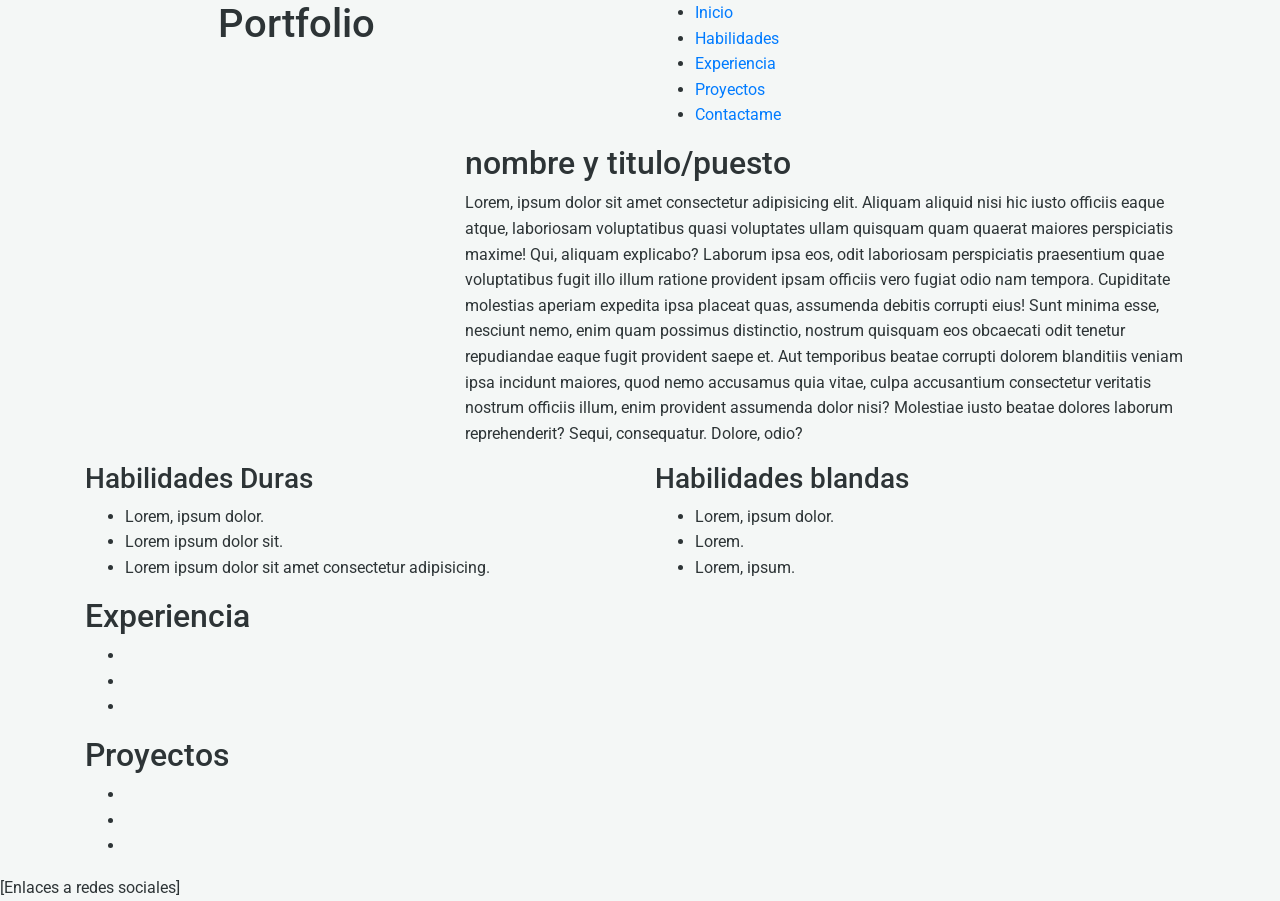
==== index.html @ d84625f7 "estructurar html y definir paleta de colores" ====
<!DOCTYPE html>

<html>
    <head>
        <meta charset="UTF-8">
        <meta name="viewport" content="width=device-width, initial-scale=1.0">
        <title>Portfolio de X | Desarrollador</title>
        
        <link rel="stylesheet" href="https://cdn.jsdelivr.net/npm/bootstrap@4.0.0/dist/css/bootstrap.min.css" integrity="sha384-Gn5384xqQ1aoWXA+058RXPxPg6fy4IWvTNh0E263XmFcJlSAwiGgFAW/dAiS6JXm" crossorigin="anonymous">
        <link rel="preconnect" href="https://fonts.googleapis.com">
        <link href="https://fonts.googleapis.com/css2?family=Roboto:wght@400;700&display=swap" rel="stylesheet">
        <link rel="stylesheet" href="css/style.css">
    </head>
    <body>
        <header class="row">
            <div class="col-2" id="Logo"></div>
            <h1 class="col-4">Portfolio</h1>
            <nav class="col-6">
                <ul class="nav-list">
                    <li><a href="#inicio">Inicio</a></li>
                    <li><a href="#habilidades">Habilidades</a></li>
                    <li><a href="#experiencia">Experiencia</a></li>
                    <li><a href="#proyectos">Proyectos</a></li>
                    <li><a href="contacto.html" class="boton-contacto">Contactame</a></li>
                    
                </ul>
            </nav>
        </header>
        <main class="container">
            <section id="inicio" class="inicio row">
                <div class="col-4"><img></div>
                <div class="col-8">
                    <h2>nombre y titulo/puesto</h2>
                    <p>Lorem, ipsum dolor sit amet consectetur adipisicing elit. Aliquam aliquid nisi hic iusto officiis eaque atque, laboriosam voluptatibus quasi voluptates ullam quisquam quam quaerat maiores perspiciatis maxime! Qui, aliquam explicabo? Laborum ipsa eos, odit laboriosam perspiciatis praesentium quae voluptatibus fugit illo illum ratione provident ipsam officiis vero fugiat odio nam tempora. Cupiditate molestias aperiam expedita ipsa placeat quas, assumenda debitis corrupti eius! Sunt minima esse, nesciunt nemo, enim quam possimus distinctio, nostrum quisquam eos obcaecati odit tenetur repudiandae eaque fugit provident saepe et. Aut temporibus beatae corrupti dolorem blanditiis veniam ipsa incidunt maiores, quod nemo accusamus quia vitae, culpa accusantium consectetur veritatis nostrum officiis illum, enim provident assumenda dolor nisi? Molestiae iusto beatae dolores laborum reprehenderit? Sequi, consequatur. Dolore, odio?</p>
                </div>
            </section>
            <section id="habilidades" class="habilidades row">
                <div class="col-6">
                    <h3>Habilidades Duras</h3>
                    <ul>
                        <li>Lorem, ipsum dolor.</li>
                        <li>Lorem ipsum dolor sit.</li>
                        <li>Lorem ipsum dolor sit amet consectetur adipisicing.</li>
                    </ul>
                </div>
                <div class="col-6">
                    <h3>Habilidades blandas</h3>
                    <ul>
                        <li>Lorem, ipsum dolor.</li>
                        <li>Lorem.</li>
                        <li>Lorem, ipsum.</li>
                    </ul>
                </div>
            </section>
            <section id="experiencia" class="experiencia">
                <h2>Experiencia</h2>
                <div>
                    <ul>
                        <li></li>
                        <li></li>
                        <li></li>
                    </ul>
                </div>
            </section>
            <section id="proyectos">
                <h2>Proyectos</h2>
                <div>
                    <ul>
                        <li></li>
                        <li></li>
                        <li></li>
                    </ul>
                </div>
            </section>
        </main>
        <footer>[Enlaces a redes sociales]</footer>
    </body>
</html>
---- css/style.css ----
:root {
    --color-fondo-principal: #f4f7f6;
    --color-fondo-secundario: #ffffff;
    --color-texto-oscuro: #2d3436;
    --color-texto-claro: #636e72;
    --color-primario: #0984e3;
    --color-acento: #00cec9;
    --color-borde: #dfe6e9;
    --fuente-cuerpo: 'Roboto', sans-serif;
}

body {
    font-family: var(--fuente-cuerpo);
    background-color: var(--color-fondo-principal);
    color: var(--color-texto-oscuro);
    line-height: 1.6;
    margin: 0;
    padding: 0;
}
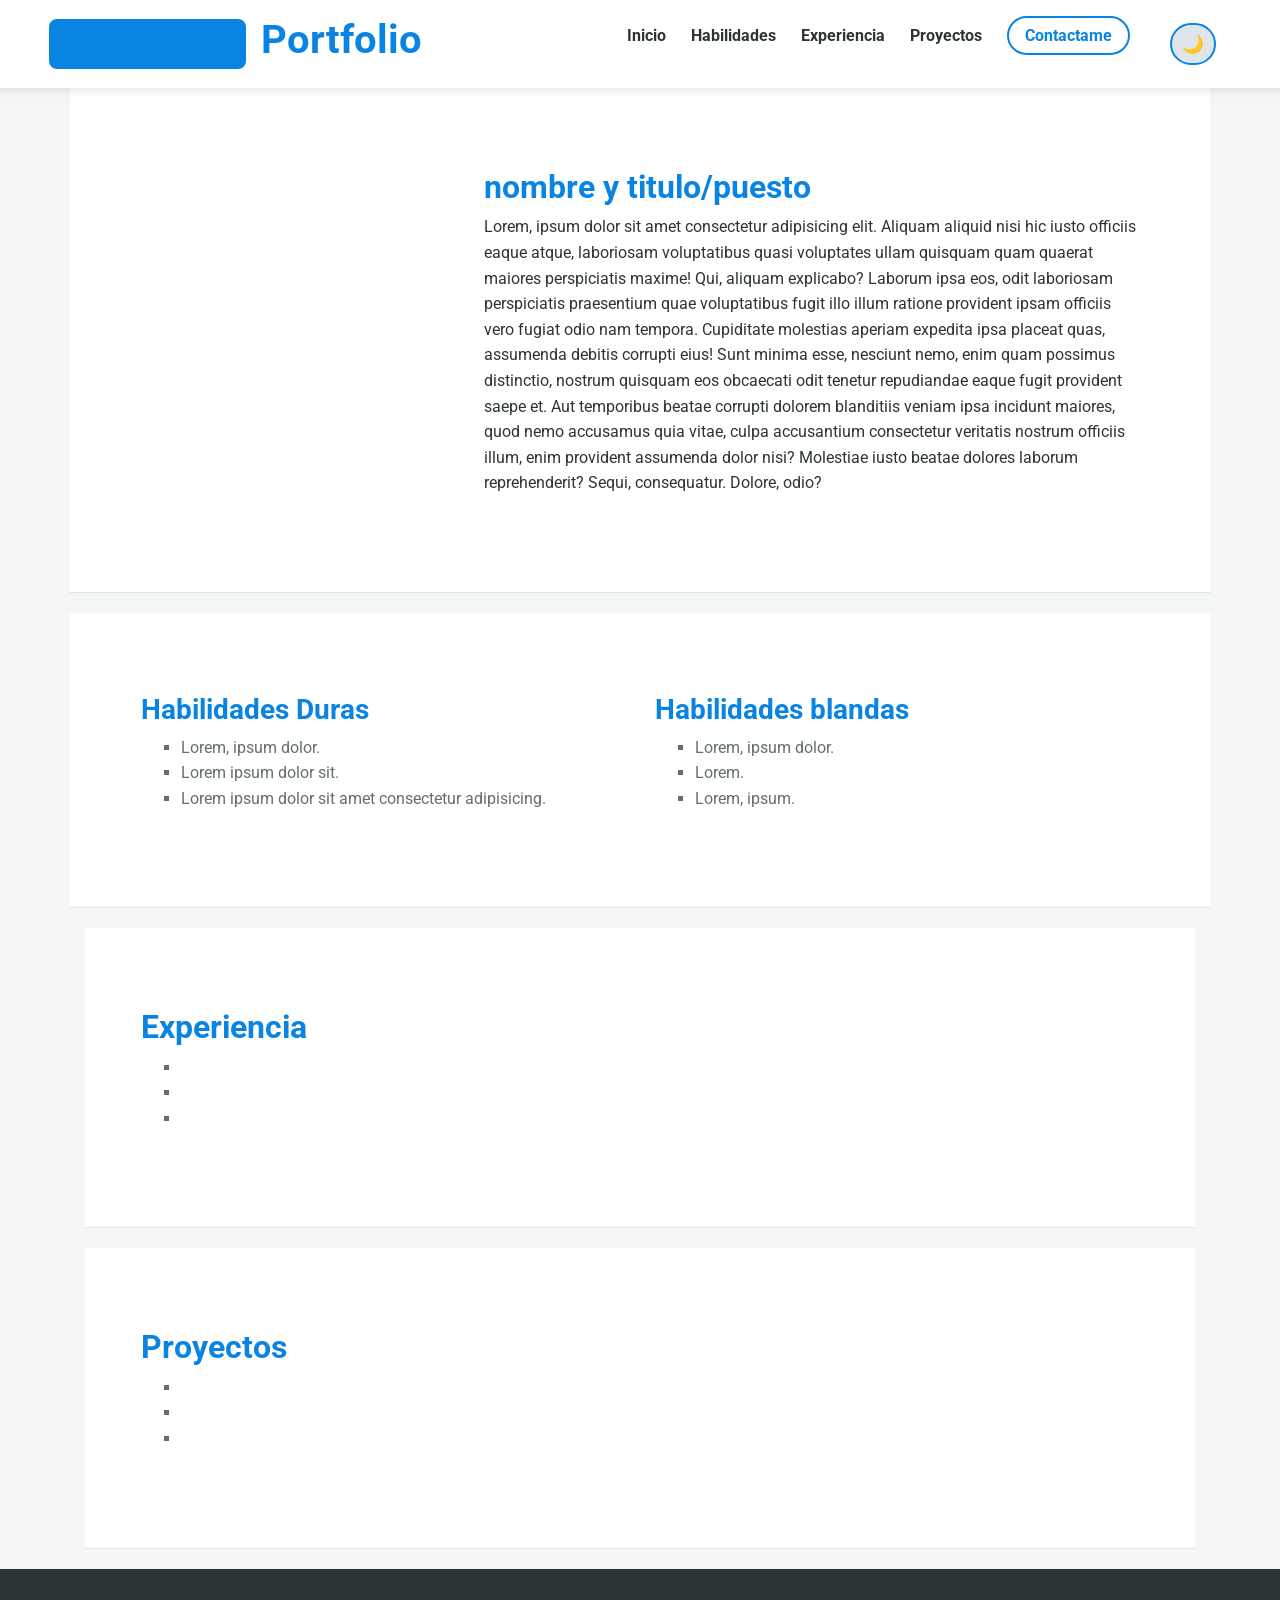
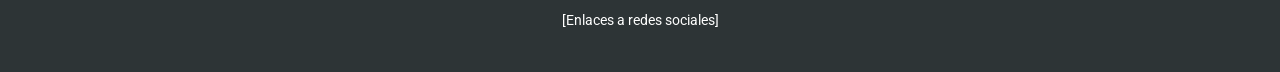
==== commit ea1b4a0e: "implementar modo oscuro" ====
--- a/index.html
+++ b/index.html
@@ -22,7 +22,11 @@
                     <li><a href="#experiencia">Experiencia</a></li>
                     <li><a href="#proyectos">Proyectos</a></li>
                     <li><a href="contacto.html" class="boton-contacto">Contactame</a></li>
-                    
+                    <li>
+                        <button id="boton-modo-oscuro" class="alternar-tema" aria-label="Cambiar tema">
+                            <span id="emoji-tema">🌙</span>
+                        </button>
+                    </li>
                 </ul>
             </nav>
         </header>
@@ -74,5 +78,32 @@
             </section>
         </main>
         <footer>[Enlaces a redes sociales]</footer>
+        <script>
+            const botonModo = document.getElementById('boton-modo-oscuro');
+            const cuerpo = document.body;
+            const emoji = document.getElementById('emoji-tema');
+
+            
+            const temaGuardado = localStorage.getItem('tema-portfolio');
+
+            if (temaGuardado === 'oscuro') {
+                cuerpo.classList.add('modo-oscuro');
+                emoji.textContent = '☀️';
+            }
+
+            botonModo.addEventListener('click', () => {
+                
+                cuerpo.classList.toggle('modo-oscuro');
+                
+               
+                if (cuerpo.classList.contains('modo-oscuro')) {
+                    emoji.textContent = '☀️';
+                    localStorage.setItem('tema-portfolio', 'oscuro');
+                } else {
+                    emoji.textContent = '🌙';
+                    localStorage.setItem('tema-portfolio', 'claro');
+                }
+            });
+        </script>
     </body>
 </html>
--- a/css/style.css
+++ b/css/style.css
@@ -16,5 +16,141 @@
     line-height: 1.6;
     margin: 0;
     padding: 0;
+    transition: background-color 0.4s ease, color 0.4s ease; /* anima transición entre modo oscuro y claro */
 }
 
+header {
+    background-color: var(--color-fondo-secundario);
+    padding: 1rem 5%;
+    box-shadow: 0 2px 10px rgba(0,0,0,0.1);
+    position: sticky;
+    top: 0;
+    z-index: 1000;
+    align-items: center;
+}
+
+#Logo {
+    height: 50px;
+    background-color: var(--color-primario);
+    border-radius: 8px;
+}
+
+.nav-list {
+    display: flex;
+    list-style: none;
+    justify-content: flex-end;
+    margin: 0;
+    padding: 0;
+} 
+
+.nav-list li {
+    margin-left: 25px;
+} 
+
+.nav-list a {
+    text-decoration: none;
+    color: var(--color-texto-oscuro);
+    font-weight: 700;
+    transition: color 0.3s ease;
+    cursor: pointer;
+} 
+
+.nav-list a:hover {
+    color: var(--color-primario);
+}
+
+section {
+    padding: 80px 5%;
+    background-color: var(--color-fondo-secundario);
+    margin-bottom: 20px;
+    border-bottom: 1px solid var(--color-borde);
+}
+
+h1, h2, h3 {
+    color: var(--color-primario);
+    font-weight: 700;
+}
+
+ul {
+    list-style-type: square;
+    color: var(--color-texto-claro);
+}
+
+.inicio img {
+    width: 100%;
+    max-width: 300px;
+    height: auto;
+    border-radius: 15px;
+    background-color: var(--color-borde);
+}
+
+footer {
+    background-color: var(--color-texto-oscuro);
+    color: var(--color-fondo-secundario);
+    text-align: center;
+    padding: 40px 0;
+    font-size: 0.9rem;
+}
+
+.boton-contacto {
+    border: 2px solid var(--color-primario);
+    padding: 8px 16px;
+    border-radius: 25px;
+    color: var(--color-primario) !important;
+    animation: pulso-animacion 2s infinite;
+}
+
+@keyframes pulso-animacion {
+    0% { box-shadow: 0 0 0 0 rgba(9, 132, 227, 0.4); }
+    70% { box-shadow: 0 0 0 12px rgba(9, 132, 227, 0); }
+    100% { box-shadow: 0 0 0 0 rgba(9, 132, 227, 0); }
+}
+
+@media (max-width: 768px) {
+    header {
+        text-align: center;
+    }
+    
+    .nav-list {
+        flex-direction: column;
+        align-items: center;
+        margin-top: 15px;
+    }
+    
+    .nav-list li {
+        margin: 10px 0;
+    }
+    
+    section {
+        padding: 40px 5%;
+    }
+}
+
+/* Modo oscuro */
+
+body.modo-oscuro {
+    --color-fondo-principal: #121212;
+    --color-fondo-secundario: #1e1e1e;
+    --color-texto-oscuro: #f4f7f6;
+    --color-texto-claro: #b2bec3;
+    --color-primario: #74b9ff; 
+    --color-borde: #333;
+}
+
+
+.alternar-tema {
+    background: var(--color-borde);
+    border: 2px solid var(--color-primario);
+    padding: 5px 10px;
+    border-radius: 50px;
+    cursor: pointer;
+    transition: all 0.3s ease;
+    margin-left: 15px;
+    font-size: 1.1rem;
+    outline: none;
+}
+
+.alternar-tema:hover {
+    transform: scale(1.1);
+    box-shadow: 0 0 10px var(--color-primario);
+}
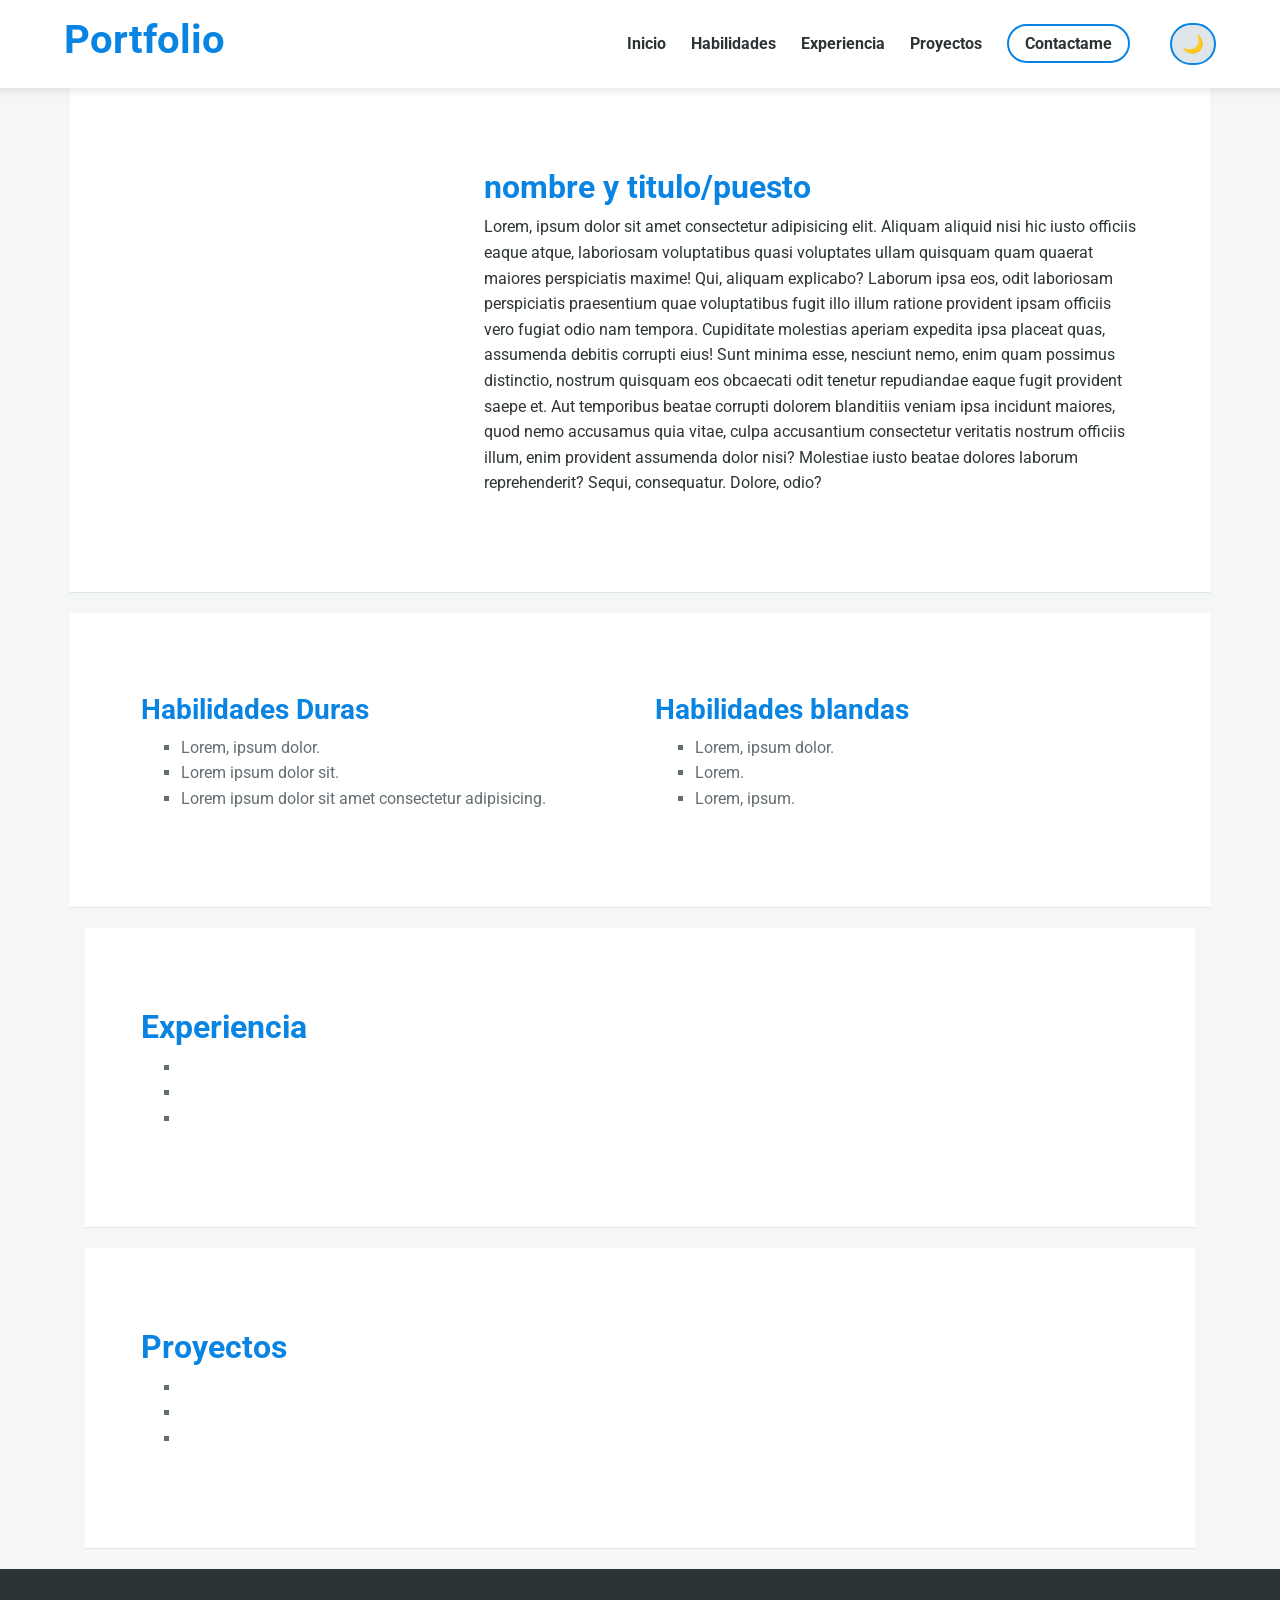
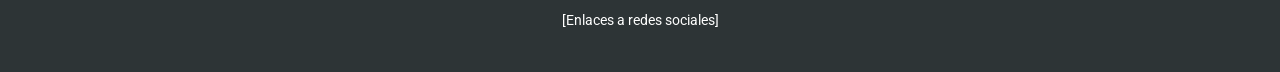
==== commit 57112fe9: "ajustar el diseño del header y nav" ====
--- a/index.html
+++ b/index.html
@@ -13,9 +13,10 @@
     </head>
     <body>
         <header class="row">
-            <div class="col-2" id="Logo"></div>
-            <h1 class="col-4">Portfolio</h1>
-            <nav class="col-6">
+            
+            <h1 class="col-12 col-lg-4" >Portfolio</h1>
+            
+            <nav class="col-12 col-lg-8">
                 <ul class="nav-list">
                     <li><a href="#inicio">Inicio</a></li>
                     <li><a href="#habilidades">Habilidades</a></li>
--- a/css/style.css
+++ b/css/style.css
@@ -1,3 +1,7 @@
+html {
+    scroll-behavior: smooth;
+}
+
 :root {
     --color-fondo-principal: #f4f7f6;
     --color-fondo-secundario: #ffffff;
@@ -27,18 +31,19 @@
     top: 0;
     z-index: 1000;
     align-items: center;
-}
 
-#Logo {
-    height: 50px;
-    background-color: var(--color-primario);
-    border-radius: 8px;
+    display: flex;
+    justify-content: space-between;
+    align-items: center;
+    flex-wrap: wrap; 
+
 }
 
 .nav-list {
     display: flex;
     list-style: none;
     justify-content: flex-end;
+    align-items: center;
     margin: 0;
     padding: 0;
 } 
@@ -64,6 +69,7 @@
     background-color: var(--color-fondo-secundario);
     margin-bottom: 20px;
     border-bottom: 1px solid var(--color-borde);
+    scroll-margin-top: 80px;
 }
 
 h1, h2, h3 {
@@ -83,6 +89,12 @@
     border-radius: 15px;
     background-color: var(--color-borde);
 }
+.img-container {
+    display: flex;
+    justify-content: center;
+    align-items: flex-start;
+    margin: 0px;
+}
 
 footer {
     background-color: var(--color-texto-oscuro);
@@ -96,35 +108,11 @@
     border: 2px solid var(--color-primario);
     padding: 8px 16px;
     border-radius: 25px;
-    color: var(--color-primario) !important;
-    animation: pulso-animacion 2s infinite;
+    color: var(--color-primario);
 }
 
-@keyframes pulso-animacion {
-    0% { box-shadow: 0 0 0 0 rgba(9, 132, 227, 0.4); }
-    70% { box-shadow: 0 0 0 12px rgba(9, 132, 227, 0); }
-    100% { box-shadow: 0 0 0 0 rgba(9, 132, 227, 0); }
-}
 
-@media (max-width: 768px) {
-    header {
-        text-align: center;
-    }
-    
-    .nav-list {
-        flex-direction: column;
-        align-items: center;
-        margin-top: 15px;
-    }
-    
-    .nav-list li {
-        margin: 10px 0;
-    }
-    
-    section {
-        padding: 40px 5%;
-    }
-}
+
 
 /* Modo oscuro */
 
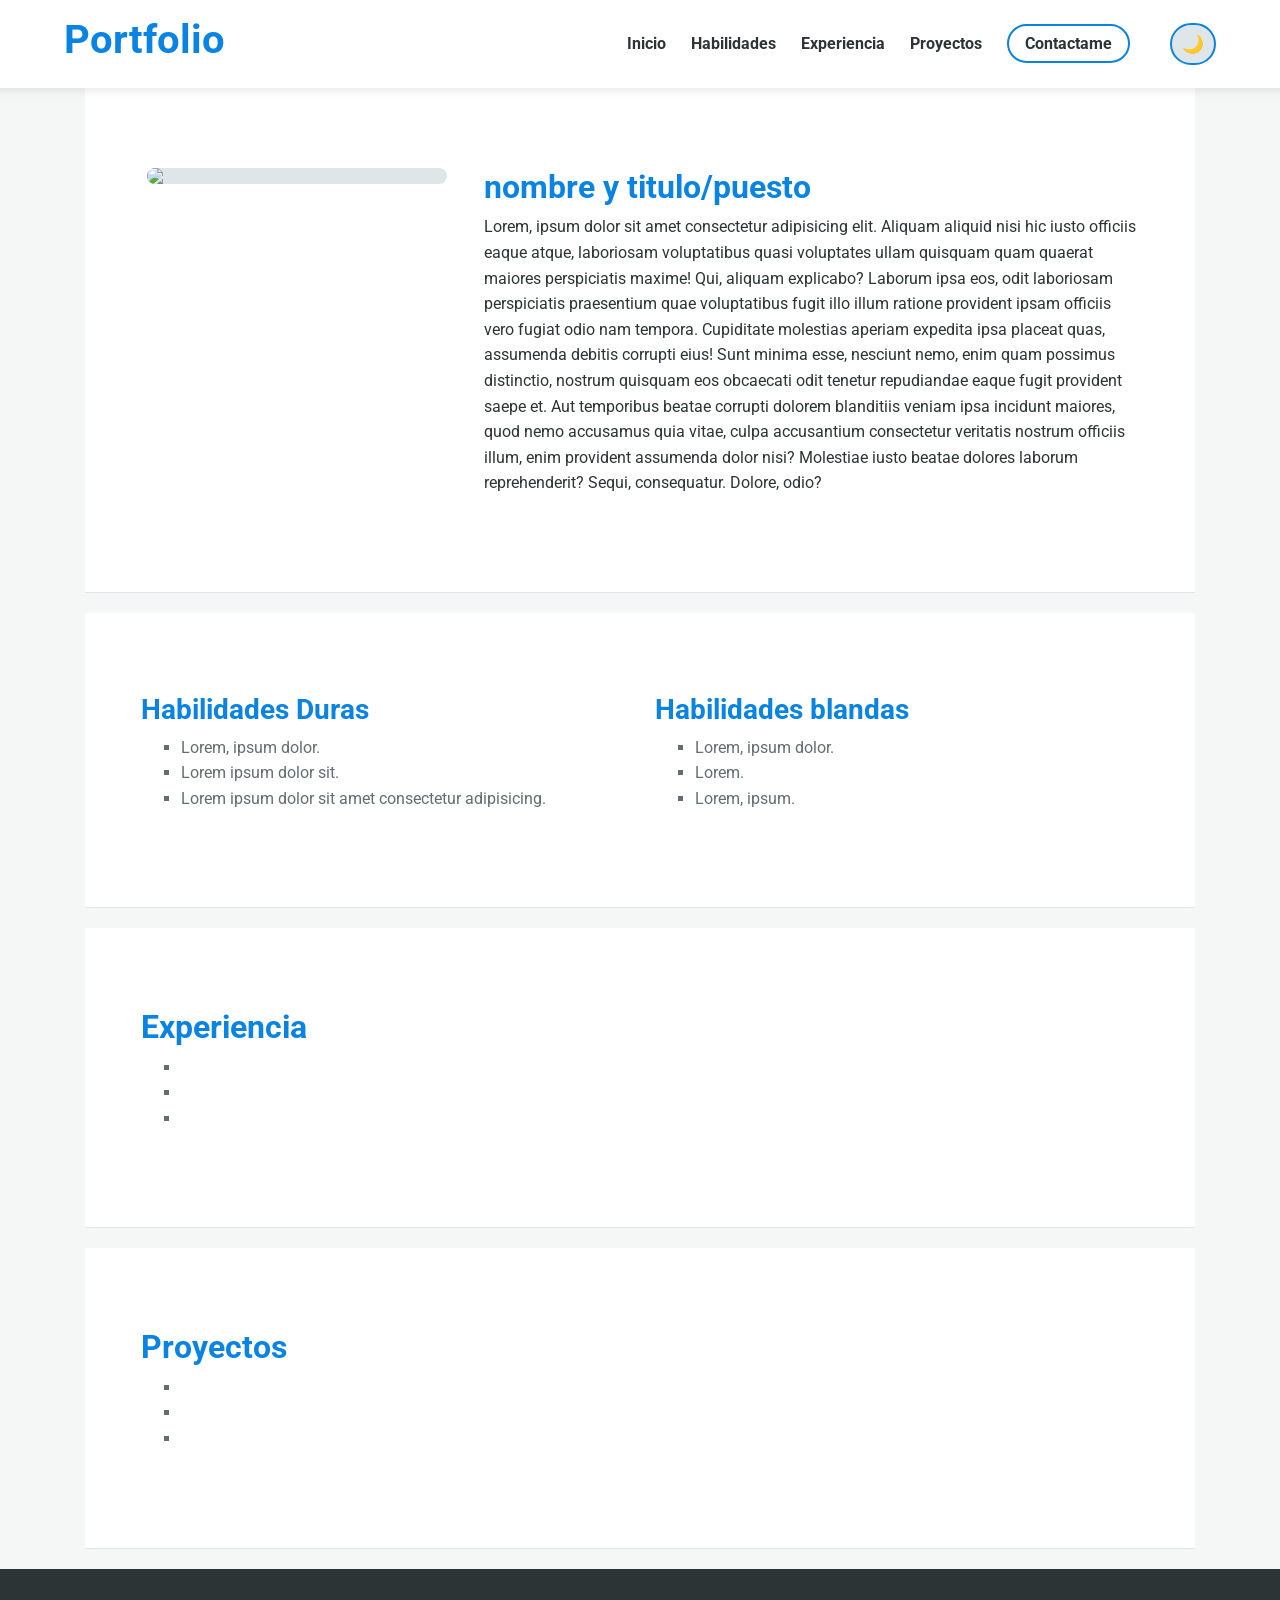
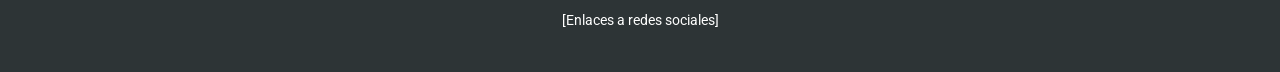
==== commit d789c61a: "arreglar responsividad de secciones e imagen" ====
--- a/index.html
+++ b/index.html
@@ -32,29 +32,33 @@
             </nav>
         </header>
         <main class="container">
-            <section id="inicio" class="inicio row">
-                <div class="col-4"><img></div>
-                <div class="col-8">
-                    <h2>nombre y titulo/puesto</h2>
-                    <p>Lorem, ipsum dolor sit amet consectetur adipisicing elit. Aliquam aliquid nisi hic iusto officiis eaque atque, laboriosam voluptatibus quasi voluptates ullam quisquam quam quaerat maiores perspiciatis maxime! Qui, aliquam explicabo? Laborum ipsa eos, odit laboriosam perspiciatis praesentium quae voluptatibus fugit illo illum ratione provident ipsam officiis vero fugiat odio nam tempora. Cupiditate molestias aperiam expedita ipsa placeat quas, assumenda debitis corrupti eius! Sunt minima esse, nesciunt nemo, enim quam possimus distinctio, nostrum quisquam eos obcaecati odit tenetur repudiandae eaque fugit provident saepe et. Aut temporibus beatae corrupti dolorem blanditiis veniam ipsa incidunt maiores, quod nemo accusamus quia vitae, culpa accusantium consectetur veritatis nostrum officiis illum, enim provident assumenda dolor nisi? Molestiae iusto beatae dolores laborum reprehenderit? Sequi, consequatur. Dolore, odio?</p>
+            <section id="inicio" class="inicio">
+                <div class="row">
+                    <div class="col-lg-4 img-container"><img src="./img/Captura de pantalla 2026-03-06 025706.png"></div>
+                    <div class="col-lg-8">
+                        <h2>nombre y titulo/puesto</h2>
+                        <p>Lorem, ipsum dolor sit amet consectetur adipisicing elit. Aliquam aliquid nisi hic iusto officiis eaque atque, laboriosam voluptatibus quasi voluptates ullam quisquam quam quaerat maiores perspiciatis maxime! Qui, aliquam explicabo? Laborum ipsa eos, odit laboriosam perspiciatis praesentium quae voluptatibus fugit illo illum ratione provident ipsam officiis vero fugiat odio nam tempora. Cupiditate molestias aperiam expedita ipsa placeat quas, assumenda debitis corrupti eius! Sunt minima esse, nesciunt nemo, enim quam possimus distinctio, nostrum quisquam eos obcaecati odit tenetur repudiandae eaque fugit provident saepe et. Aut temporibus beatae corrupti dolorem blanditiis veniam ipsa incidunt maiores, quod nemo accusamus quia vitae, culpa accusantium consectetur veritatis nostrum officiis illum, enim provident assumenda dolor nisi? Molestiae iusto beatae dolores laborum reprehenderit? Sequi, consequatur. Dolore, odio?</p>
+                    </div>
                 </div>
             </section>
-            <section id="habilidades" class="habilidades row">
-                <div class="col-6">
-                    <h3>Habilidades Duras</h3>
-                    <ul>
-                        <li>Lorem, ipsum dolor.</li>
-                        <li>Lorem ipsum dolor sit.</li>
-                        <li>Lorem ipsum dolor sit amet consectetur adipisicing.</li>
-                    </ul>
-                </div>
-                <div class="col-6">
-                    <h3>Habilidades blandas</h3>
-                    <ul>
-                        <li>Lorem, ipsum dolor.</li>
-                        <li>Lorem.</li>
-                        <li>Lorem, ipsum.</li>
-                    </ul>
+            <section id="habilidades" class="habilidades">
+                <div class="row">
+                    <div class="col-lg-6">
+                        <h3>Habilidades Duras</h3>
+                        <ul>
+                            <li>Lorem, ipsum dolor.</li>
+                            <li>Lorem ipsum dolor sit.</li>
+                            <li>Lorem ipsum dolor sit amet consectetur adipisicing.</li>
+                        </ul>
+                    </div>
+                    <div class="col-lg-6">
+                        <h3>Habilidades blandas</h3>
+                        <ul>
+                            <li>Lorem, ipsum dolor.</li>
+                            <li>Lorem.</li>
+                            <li>Lorem, ipsum.</li>
+                        </ul>
+                    </div>
                 </div>
             </section>
             <section id="experiencia" class="experiencia">
--- a/css/style.css
+++ b/css/style.css
@@ -142,3 +142,36 @@
     transform: scale(1.1);
     box-shadow: 0 0 10px var(--color-primario);
 }
+
+
+@media (max-width: 992px) {
+    header {
+        text-align: center;
+        position: static;
+        padding: 1rem 0;
+    }
+    
+    .nav-list {
+        flex-direction: column;
+        align-items: center;
+        margin-top: 15px;
+        padding: 0;
+        border-top: 1px solid var(--color-borde);
+        padding-top: 20px;
+        width: 100%;
+    }
+    
+    .nav-list li {
+        margin: 10px 0;
+    }
+    .alternar-tema {
+        margin-left: 0;
+        margin-top: 10px;
+    }
+    
+    section {
+        padding: 40px 5%;
+    }
+    .inicio, .habilidades {
+    display: flex;
+    flex-direction: column;
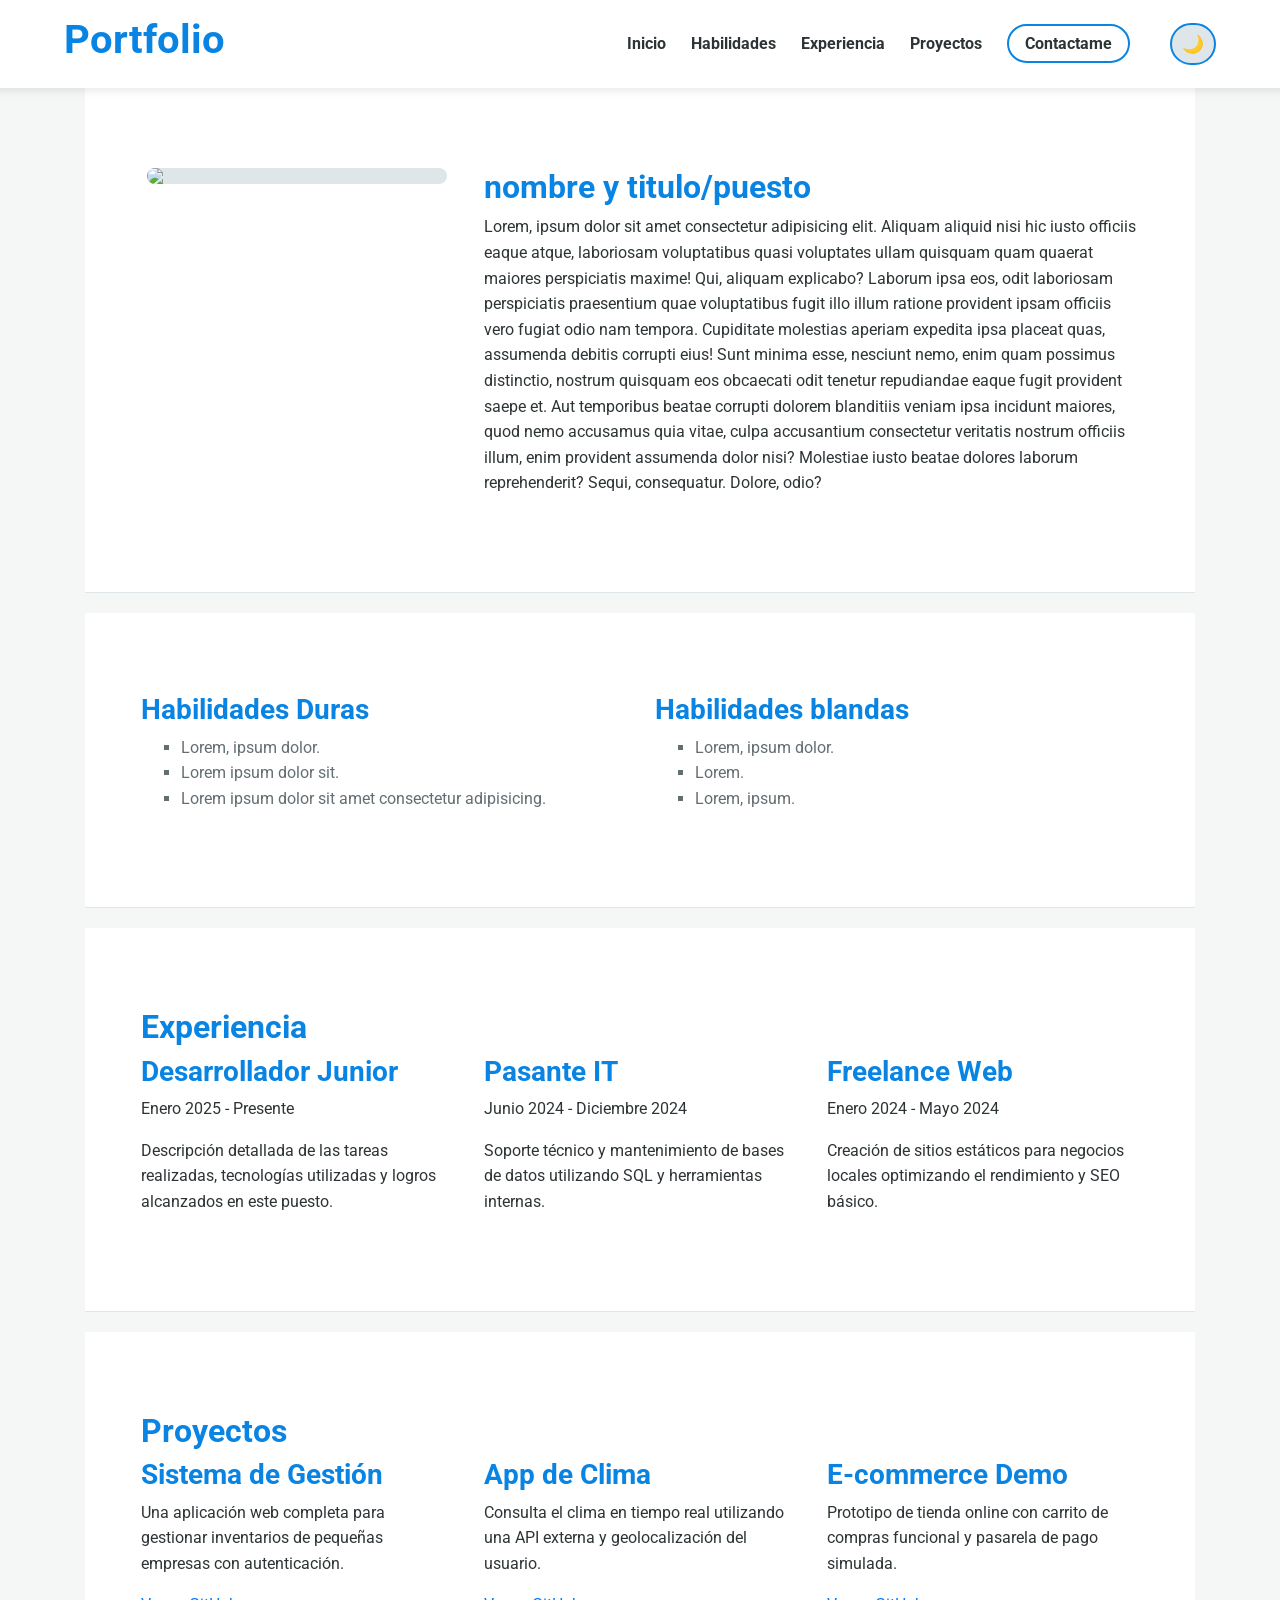
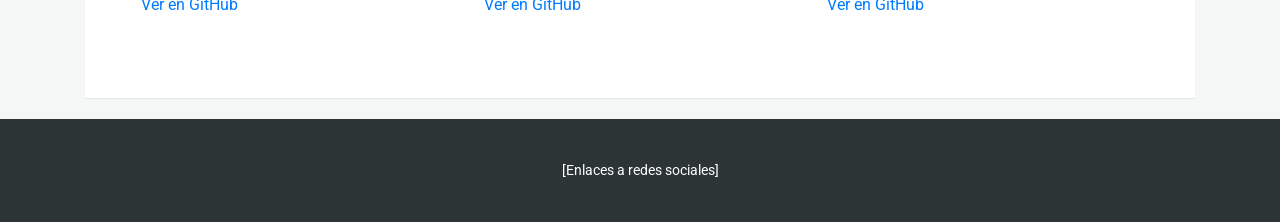
==== commit b582555e: "implementar tarjetas para experiencia y proyectos" ====
--- a/index.html
+++ b/index.html
@@ -61,26 +61,59 @@
                     </div>
                 </div>
             </section>
-            <section id="experiencia" class="experiencia">
-                <h2>Experiencia</h2>
-                <div>
-                    <ul>
-                        <li></li>
-                        <li></li>
-                        <li></li>
-                    </ul>
-                </div>
-            </section>
-            <section id="proyectos">
-                <h2>Proyectos</h2>
-                <div>
-                    <ul>
-                        <li></li>
-                        <li></li>
-                        <li></li>
-                    </ul>
-                </div>
-            </section>
+<section id="experiencia" class="experiencia">
+    <h2>Experiencia</h2>
+    <div class="row contenedor-tarjetas">
+        <div class="col-lg-4">
+            <article class="tarjeta-experiencia">
+                <h3>Desarrollador Junior</h3>
+                <p class="fecha-experiencia">Enero 2025 - Presente</p>
+                <p>Descripción detallada de las tareas realizadas, tecnologías utilizadas y logros alcanzados en este puesto.</p>
+            </article>
+        </div>
+        <div class="col-lg-4">
+            <article class="tarjeta-experiencia">
+                <h3>Pasante IT</h3>
+                <p class="fecha-experiencia">Junio 2024 - Diciembre 2024</p>
+                <p>Soporte técnico y mantenimiento de bases de datos utilizando SQL y herramientas internas.</p>
+            </article>
+        </div>
+        <div class="col-lg-4">
+            <article class="tarjeta-experiencia">
+                <h3>Freelance Web</h3>
+                <p class="fecha-experiencia">Enero 2024 - Mayo 2024</p>
+                <p>Creación de sitios estáticos para negocios locales optimizando el rendimiento y SEO básico.</p>
+            </article>
+        </div>
+    </div>
+</section>
+
+<section id="proyectos" class="proyectos">
+    <h2>Proyectos</h2>
+    <div class="row contenedor-tarjetas">
+        <div class="col-lg-4">
+            <article class="tarjeta-proyecto">
+                <h3>Sistema de Gestión</h3>
+                <p>Una aplicación web completa para gestionar inventarios de pequeñas empresas con autenticación.</p>
+                <a href="https://github.com/tu-usuario/proyecto1" target="_blank" class="enlace-github">Ver en GitHub</a>
+            </article>
+        </div>
+        <div class="col-lg-4">
+            <article class="tarjeta-proyecto">
+                <h3>App de Clima</h3>
+                <p>Consulta el clima en tiempo real utilizando una API externa y geolocalización del usuario.</p>
+                <a href="https://github.com/tu-usuario/proyecto2" target="_blank" class="enlace-github">Ver en GitHub</a>
+            </article>
+        </div>
+        <div class="col-lg-4">
+            <article class="tarjeta-proyecto">
+                <h3>E-commerce Demo</h3>
+                <p>Prototipo de tienda online con carrito de compras funcional y pasarela de pago simulada.</p>
+                <a href="https://github.com/tu-usuario/proyecto3" target="_blank" class="enlace-github">Ver en GitHub</a>
+            </article>
+        </div>
+    </div>
+</section>
         </main>
         <footer>[Enlaces a redes sociales]</footer>
         <script>
--- a/css/style.css
+++ b/css/style.css
@@ -175,3 +175,7 @@
     .inicio, .habilidades {
     display: flex;
     flex-direction: column;
+    }
+    .tarjeta-experiencia, .tarjeta-proyecto {
+        margin-bottom: 0;
+    }
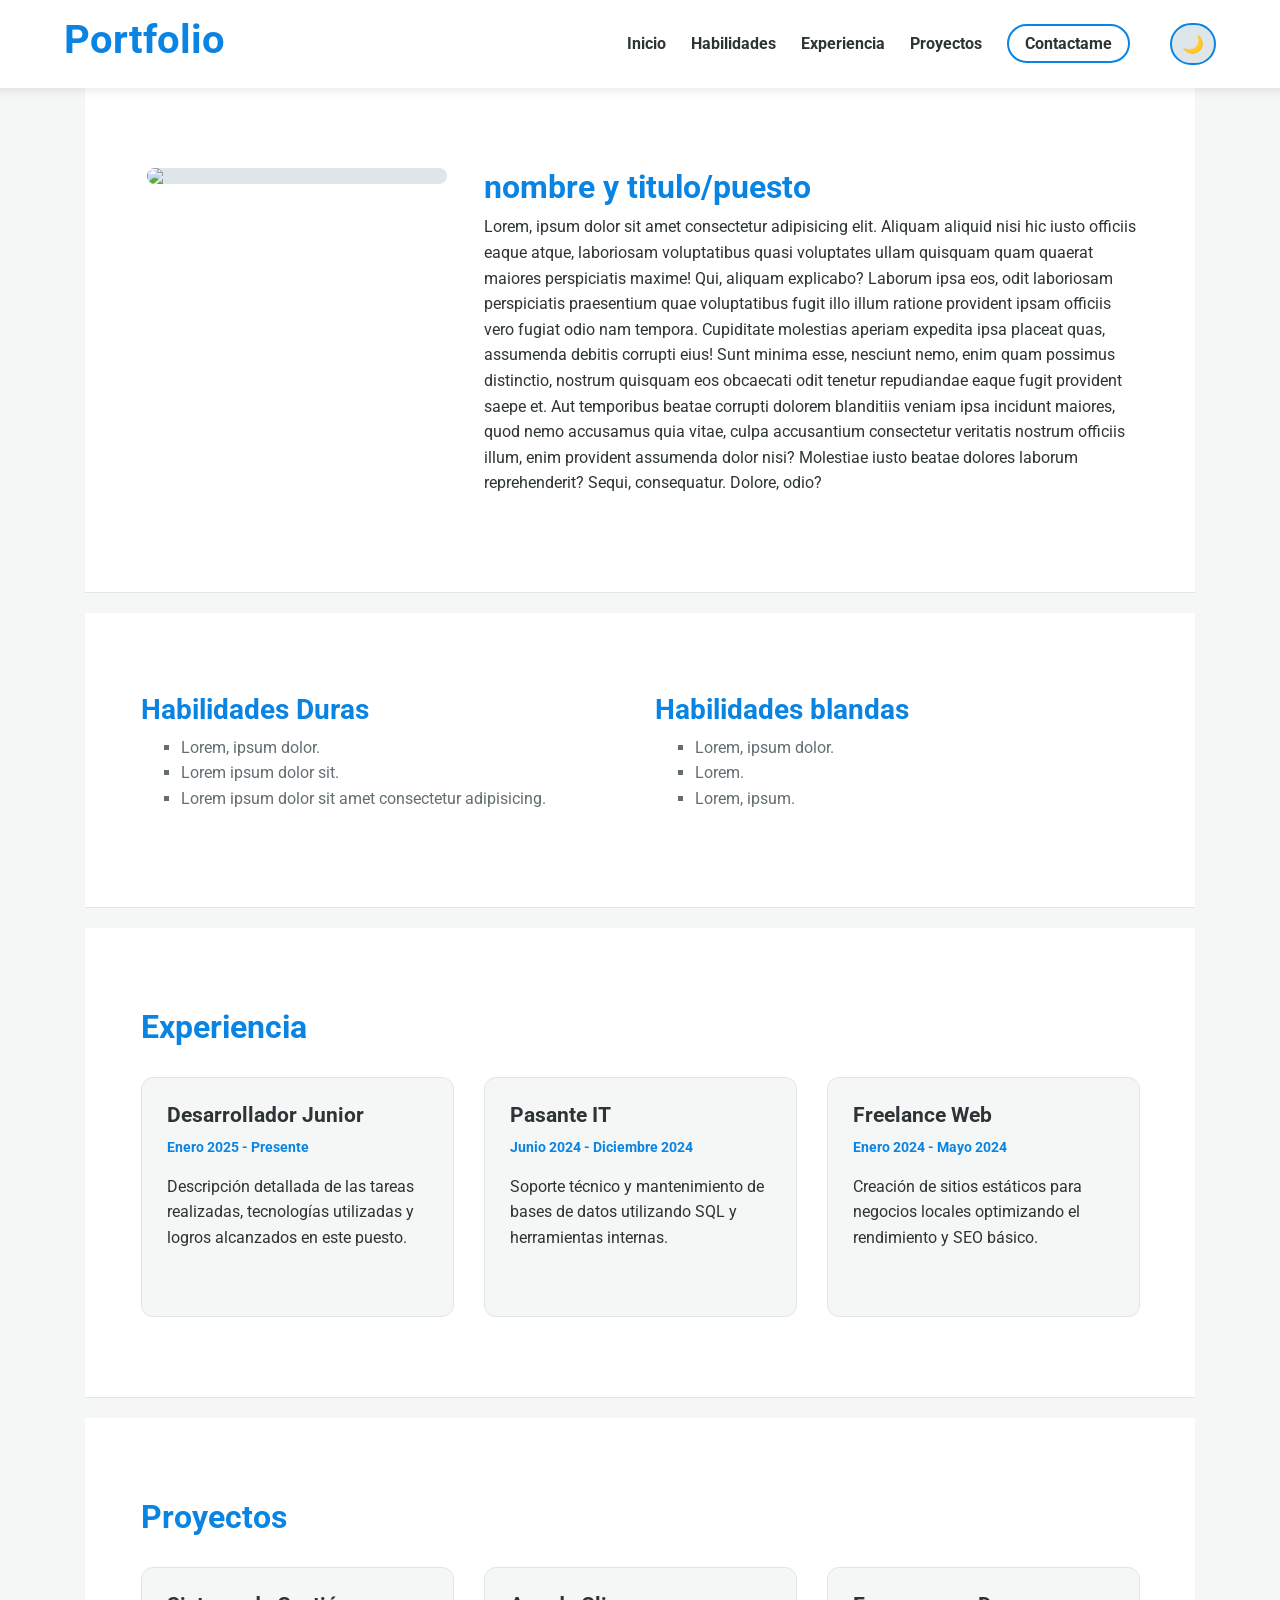
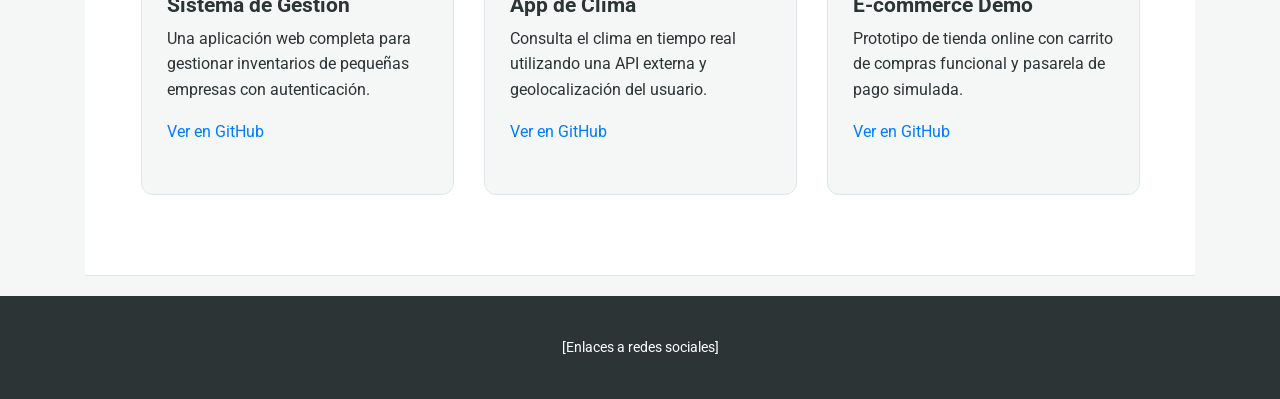
==== commit aa53c3b0: "Implementar página de contacto y refactorizar js" ====
--- a/index.html
+++ b/index.html
@@ -10,6 +10,7 @@
         <link rel="preconnect" href="https://fonts.googleapis.com">
         <link href="https://fonts.googleapis.com/css2?family=Roboto:wght@400;700&display=swap" rel="stylesheet">
         <link rel="stylesheet" href="css/style.css">
+        <script defer src="js/script.js"></script>
     </head>
     <body>
         <header class="row">
@@ -116,32 +117,5 @@
 </section>
         </main>
         <footer>[Enlaces a redes sociales]</footer>
-        <script>
-            const botonModo = document.getElementById('boton-modo-oscuro');
-            const cuerpo = document.body;
-            const emoji = document.getElementById('emoji-tema');
-
-            
-            const temaGuardado = localStorage.getItem('tema-portfolio');
-
-            if (temaGuardado === 'oscuro') {
-                cuerpo.classList.add('modo-oscuro');
-                emoji.textContent = '☀️';
-            }
-
-            botonModo.addEventListener('click', () => {
-                
-                cuerpo.classList.toggle('modo-oscuro');
-                
-               
-                if (cuerpo.classList.contains('modo-oscuro')) {
-                    emoji.textContent = '☀️';
-                    localStorage.setItem('tema-portfolio', 'oscuro');
-                } else {
-                    emoji.textContent = '🌙';
-                    localStorage.setItem('tema-portfolio', 'claro');
-                }
-            });
-        </script>
     </body>
 </html>
--- a/css/style.css
+++ b/css/style.css
@@ -95,6 +95,54 @@
     align-items: flex-start;
     margin: 0px;
 }
+
+.contenedor-tarjetas {
+    margin-top: 30px;
+}
+
+.tarjeta-experiencia, .tarjeta-proyecto {
+    background-color: var(--color-fondo-principal);
+    padding: 25px;
+    border-radius: 12px;
+    border: 1px solid var(--color-borde);
+    height: 100%; /* para que todas midan lo mismo en la misma fila */
+    transition: transform 0.3s ease, box-shadow 0.3s ease;
+    margin-bottom: 25px;
+}
+.tarjeta-experiencia:hover, .tarjeta-proyecto:hover {
+    transform: translateY(-5px); /* mueve la tarjeta 5px hacia arriba */
+    box-shadow: 0 10px 20px rgba(0,0,0,0.1);
+    border-color: var(--color-primario);
+}
+.tarjeta-experiencia h3, .tarjeta-proyecto h3 {
+    margin-top: 0;
+    font-size: 1.3rem;
+    color: var(--color-texto-oscuro);
+}
+.fecha-experiencia {
+    font-weight: 700;
+    color: var(--color-primario);
+    font-size: 0.9rem;
+    margin-bottom: 15px;
+    display: block;
+}
+.enlaces-github {
+    display: inline-block;
+    margin-top: 15px;
+    padding: 8px 16px;
+    background-color: var(--color-primario);
+    text-decoration: none;
+    border-radius: 6px;
+    font-size: 0.9rem;
+    font-weight: 700;
+    transition: opacity 0.3s ease;
+}
+.enlace-github:hover {
+    opacity: 0.8;
+    color: var(--color-texto-claro);
+    text-decoration: none;
+}
+
 
 footer {
     background-color: var(--color-texto-oscuro);
@@ -144,6 +192,97 @@
 }
 
 
+/* Estilos para la página de Contacto */
+.seccion-contacto {
+    max-width: 600px;
+    margin: 40px auto;
+    padding: 40px;
+    border-radius: 15px;
+}
+
+.formulario {
+    display: flex;
+    flex-direction: column;
+    gap: 20px;
+    margin-top: 30px;
+}
+
+.grupo-campo {
+    display: flex;
+    flex-direction: column;
+}
+
+.grupo-campo label {
+    font-weight: 700;
+    margin-bottom: 8px;
+    color: var(--color-texto-oscuro);
+}
+
+.grupo-campo input, 
+.grupo-campo textarea {
+    padding: 12px;
+    border: 2px solid var(--color-borde);
+    border-radius: 8px;
+    background-color: var(--color-fondo-secundario);
+    color: var(--color-texto-oscuro);
+    font-family: inherit;
+    transition: border-color 0.3s ease;
+}
+
+.grupo-campo input:focus, 
+.grupo-campo textarea:focus {
+    outline: none;
+    border-color: var(--color-primario);
+}
+
+.boton-enviar {
+    background-color: var(--color-primario);
+    color: white;
+    border: none;
+    padding: 15px;
+    border-radius: 8px;
+    font-weight: 700;
+    cursor: pointer;
+    transition: background-color 0.3s ease, transform 0.2s ease;
+    margin-top: 10px;
+}
+
+.boton-enviar:hover {
+    filter: brightness(1.1);
+    transform: translateY(-2px);
+}
+
+.seccion-gracias {
+    display: flex;
+    justify-content: center;
+    align-items: center;
+    min-height: 60vh; /* Para que quede centrado verticalmente */
+    text-align: center;
+}
+
+.contenido-gracias {
+    padding: 40px;
+    background-color: var(--color-fondo-secundario);
+    border-radius: 20px;
+    border: 1px solid var(--color-borde);
+    max-width: 500px;
+}
+
+.emoji-exito {
+    font-size: 4rem;
+    display: block;
+    margin-bottom: 20px;
+}
+
+.seccion-gracias h2 {
+    margin-bottom: 15px;
+}
+
+.seccion-gracias p {
+    margin-bottom: 30px;
+    color: var(--color-texto-claro);
+}
+
 @media (max-width: 992px) {
     header {
         text-align: center;
@@ -179,3 +318,7 @@
     .tarjeta-experiencia, .tarjeta-proyecto {
         margin-bottom: 0;
     }
+    .seccion-contacto {
+        padding: 20px;
+    }
+}
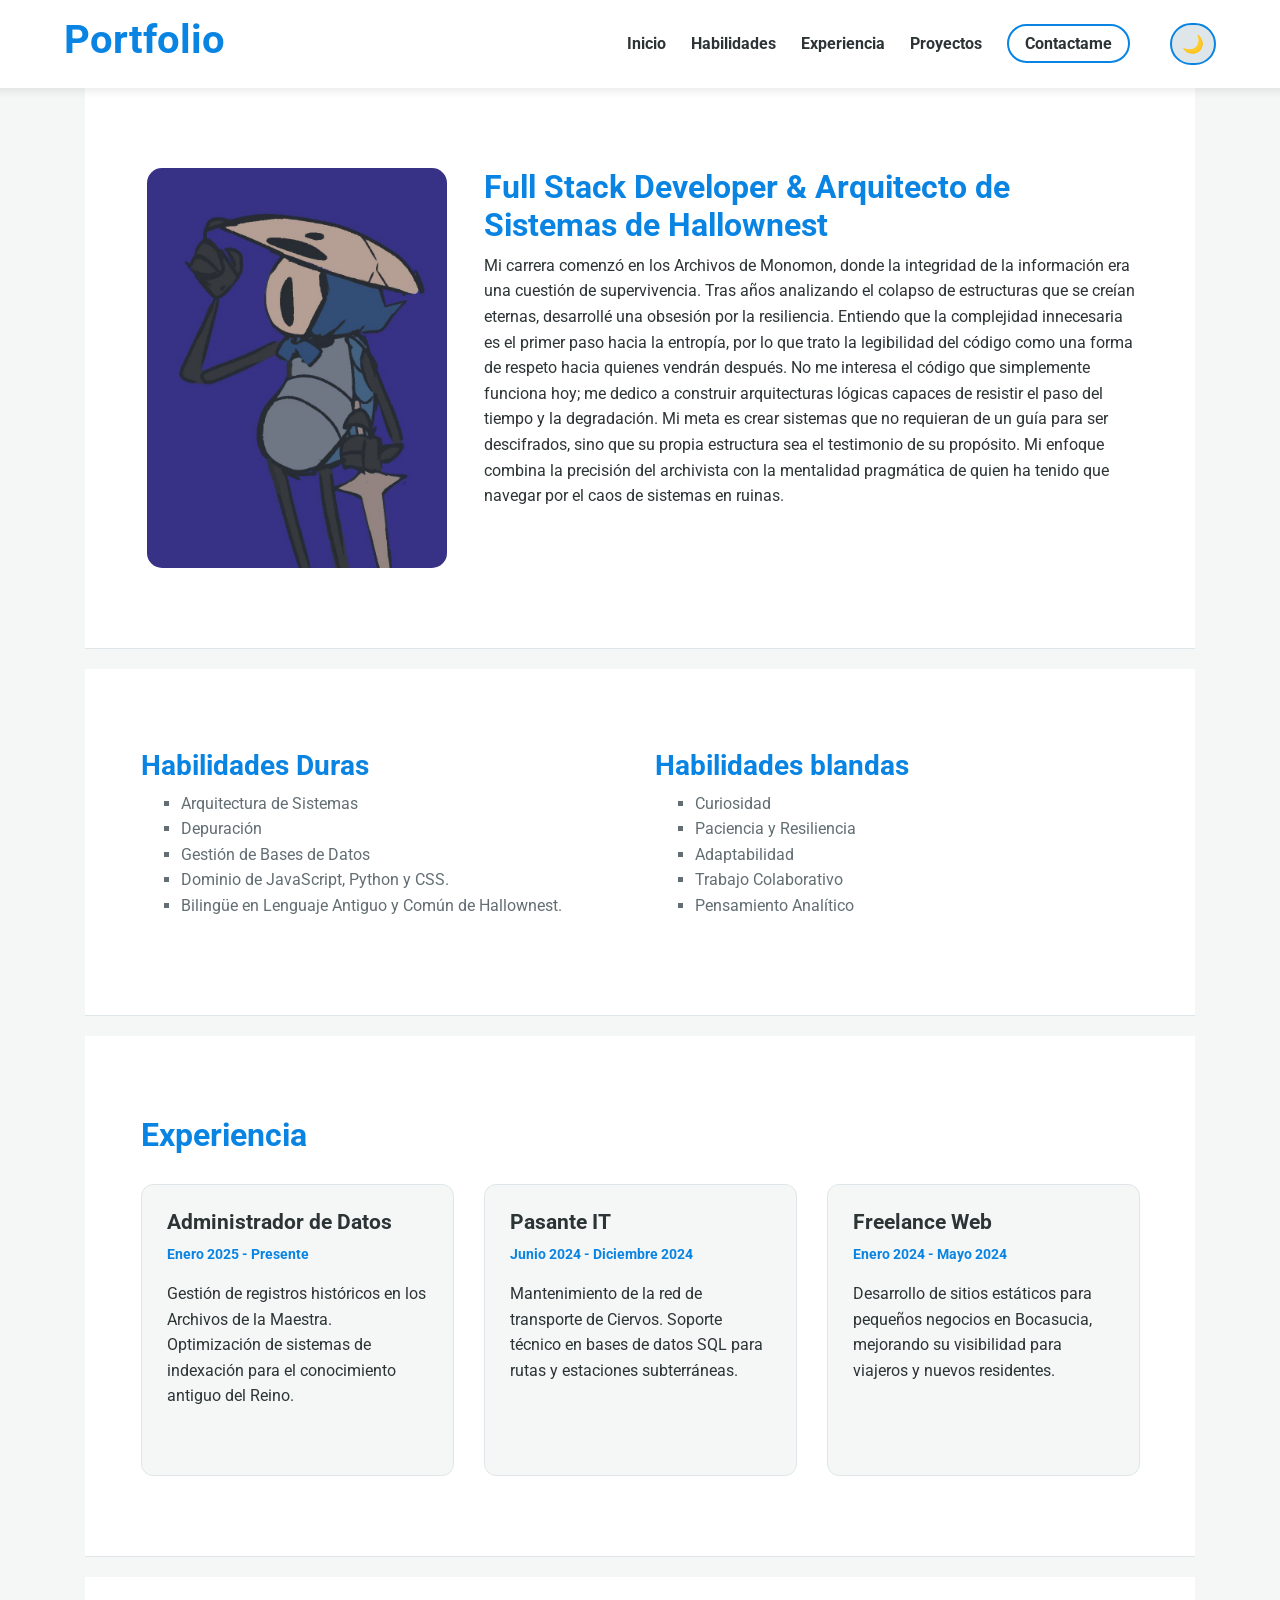
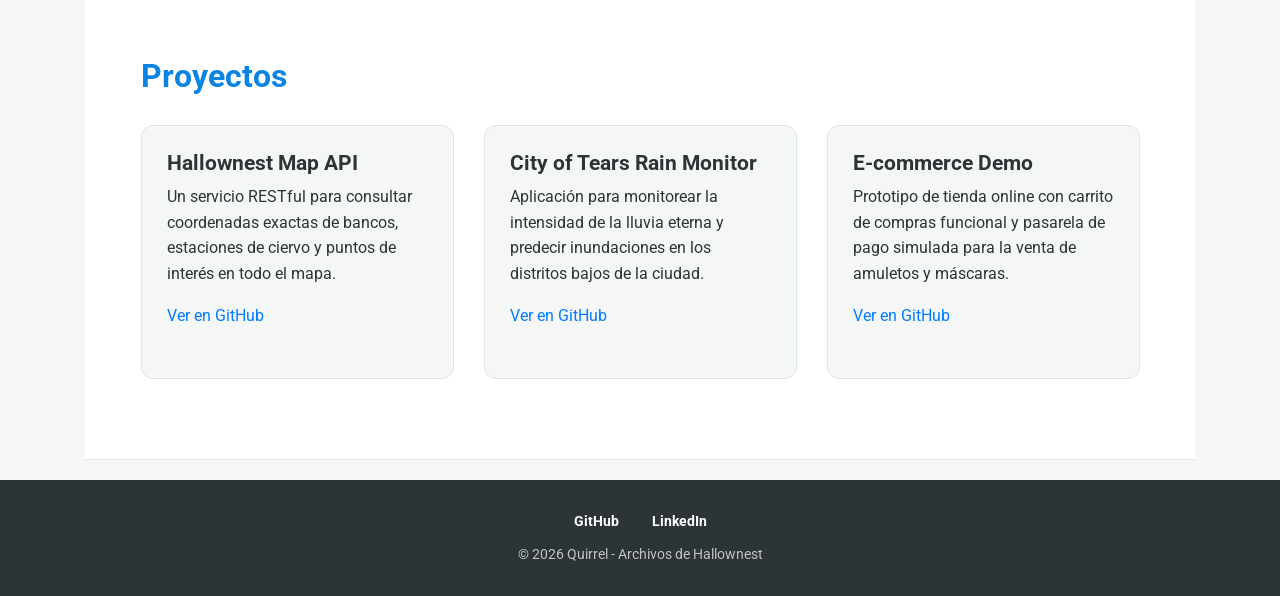
==== commit f4685737: "rellenar con contenido" ====
--- a/index.html
+++ b/index.html
@@ -4,7 +4,7 @@
     <head>
         <meta charset="UTF-8">
         <meta name="viewport" content="width=device-width, initial-scale=1.0">
-        <title>Portfolio de X | Desarrollador</title>
+        <title>Portfolio de Quirrel | Desarrollador</title>
         
         <link rel="stylesheet" href="https://cdn.jsdelivr.net/npm/bootstrap@4.0.0/dist/css/bootstrap.min.css" integrity="sha384-Gn5384xqQ1aoWXA+058RXPxPg6fy4IWvTNh0E263XmFcJlSAwiGgFAW/dAiS6JXm" crossorigin="anonymous">
         <link rel="preconnect" href="https://fonts.googleapis.com">
@@ -35,10 +35,10 @@
         <main class="container">
             <section id="inicio" class="inicio">
                 <div class="row">
-                    <div class="col-lg-4 img-container"><img src="./img/Captura de pantalla 2026-03-06 025706.png"></div>
+                    <div class="col-lg-4 img-container"><img src="img/perfil.png"></div>
                     <div class="col-lg-8">
-                        <h2>nombre y titulo/puesto</h2>
-                        <p>Lorem, ipsum dolor sit amet consectetur adipisicing elit. Aliquam aliquid nisi hic iusto officiis eaque atque, laboriosam voluptatibus quasi voluptates ullam quisquam quam quaerat maiores perspiciatis maxime! Qui, aliquam explicabo? Laborum ipsa eos, odit laboriosam perspiciatis praesentium quae voluptatibus fugit illo illum ratione provident ipsam officiis vero fugiat odio nam tempora. Cupiditate molestias aperiam expedita ipsa placeat quas, assumenda debitis corrupti eius! Sunt minima esse, nesciunt nemo, enim quam possimus distinctio, nostrum quisquam eos obcaecati odit tenetur repudiandae eaque fugit provident saepe et. Aut temporibus beatae corrupti dolorem blanditiis veniam ipsa incidunt maiores, quod nemo accusamus quia vitae, culpa accusantium consectetur veritatis nostrum officiis illum, enim provident assumenda dolor nisi? Molestiae iusto beatae dolores laborum reprehenderit? Sequi, consequatur. Dolore, odio?</p>
+                        <h2>Full Stack Developer & Arquitecto de Sistemas de Hallownest</h2>
+                        <p>Mi carrera comenzó en los Archivos de Monomon, donde la integridad de la información era una cuestión de supervivencia. Tras años analizando el colapso de estructuras que se creían eternas, desarrollé una obsesión por la resiliencia. Entiendo que la complejidad innecesaria es el primer paso hacia la entropía, por lo que trato la legibilidad del código como una forma de respeto hacia quienes vendrán después. No me interesa el código que simplemente funciona hoy; me dedico a construir arquitecturas lógicas capaces de resistir el paso del tiempo y la degradación. Mi meta es crear sistemas que no requieran de un guía para ser descifrados, sino que su propia estructura sea el testimonio de su propósito. Mi enfoque combina la precisión del archivista con la mentalidad pragmática de quien ha tenido que navegar por el caos de sistemas en ruinas.</p>
                     </div>
                 </div>
             </section>
@@ -47,17 +47,21 @@
                     <div class="col-lg-6">
                         <h3>Habilidades Duras</h3>
                         <ul>
-                            <li>Lorem, ipsum dolor.</li>
-                            <li>Lorem ipsum dolor sit.</li>
-                            <li>Lorem ipsum dolor sit amet consectetur adipisicing.</li>
+                            <li>Arquitectura de Sistemas</li>
+                            <li>Depuración</li>
+                            <li>Gestión de Bases de Datos</li>
+                            <li>Dominio de JavaScript, Python y CSS.</li>
+                            <li>Bilingüe en Lenguaje Antiguo y Común de Hallownest.</li>
                         </ul>
                     </div>
                     <div class="col-lg-6">
                         <h3>Habilidades blandas</h3>
                         <ul>
-                            <li>Lorem, ipsum dolor.</li>
-                            <li>Lorem.</li>
-                            <li>Lorem, ipsum.</li>
+                            <li>Curiosidad</li>
+                            <li>Paciencia y Resiliencia</li>
+                            <li>Adaptabilidad</li>
+                            <li>Trabajo Colaborativo</li>
+                            <li>Pensamiento Analítico</li>
                         </ul>
                     </div>
                 </div>
@@ -67,23 +71,23 @@
     <div class="row contenedor-tarjetas">
         <div class="col-lg-4">
             <article class="tarjeta-experiencia">
-                <h3>Desarrollador Junior</h3>
+                <h3>Administrador de Datos</h3>
                 <p class="fecha-experiencia">Enero 2025 - Presente</p>
-                <p>Descripción detallada de las tareas realizadas, tecnologías utilizadas y logros alcanzados en este puesto.</p>
+                <p>Gestión de registros históricos en los Archivos de la Maestra. Optimización de sistemas de indexación para el conocimiento antiguo del Reino.</p>
             </article>
         </div>
         <div class="col-lg-4">
             <article class="tarjeta-experiencia">
                 <h3>Pasante IT</h3>
                 <p class="fecha-experiencia">Junio 2024 - Diciembre 2024</p>
-                <p>Soporte técnico y mantenimiento de bases de datos utilizando SQL y herramientas internas.</p>
+                <p>Mantenimiento de la red de transporte de Ciervos. Soporte técnico en bases de datos SQL para rutas y estaciones subterráneas.</p>
             </article>
         </div>
         <div class="col-lg-4">
             <article class="tarjeta-experiencia">
                 <h3>Freelance Web</h3>
                 <p class="fecha-experiencia">Enero 2024 - Mayo 2024</p>
-                <p>Creación de sitios estáticos para negocios locales optimizando el rendimiento y SEO básico.</p>
+                <p>Desarrollo de sitios estáticos para pequeños negocios en Bocasucia, mejorando su visibilidad para viajeros y nuevos residentes.</p>
             </article>
         </div>
     </div>
@@ -94,28 +98,34 @@
     <div class="row contenedor-tarjetas">
         <div class="col-lg-4">
             <article class="tarjeta-proyecto">
-                <h3>Sistema de Gestión</h3>
-                <p>Una aplicación web completa para gestionar inventarios de pequeñas empresas con autenticación.</p>
-                <a href="https://github.com/tu-usuario/proyecto1" target="_blank" class="enlace-github">Ver en GitHub</a>
+                <h3>Hallownest Map API</h3>
+                <p>Un servicio RESTful para consultar coordenadas exactas de bancos, estaciones de ciervo y puntos de interés en todo el mapa.</p>
+                <a href="#" target="_blank" class="enlace-github">Ver en GitHub</a>
             </article>
         </div>
         <div class="col-lg-4">
             <article class="tarjeta-proyecto">
-                <h3>App de Clima</h3>
-                <p>Consulta el clima en tiempo real utilizando una API externa y geolocalización del usuario.</p>
-                <a href="https://github.com/tu-usuario/proyecto2" target="_blank" class="enlace-github">Ver en GitHub</a>
+                <h3>City of Tears Rain Monitor</h3>
+                <p>Aplicación para monitorear la intensidad de la lluvia eterna y predecir inundaciones en los distritos bajos de la ciudad.</p>
+                <a href="#" target="_blank" class="enlace-github">Ver en GitHub</a>
             </article>
         </div>
         <div class="col-lg-4">
             <article class="tarjeta-proyecto">
                 <h3>E-commerce Demo</h3>
-                <p>Prototipo de tienda online con carrito de compras funcional y pasarela de pago simulada.</p>
-                <a href="https://github.com/tu-usuario/proyecto3" target="_blank" class="enlace-github">Ver en GitHub</a>
+                <p>Prototipo de tienda online con carrito de compras funcional y pasarela de pago simulada para la venta de amuletos y máscaras.</p>
+                <a href="#" target="_blank" class="enlace-github">Ver en GitHub</a>
             </article>
         </div>
     </div>
 </section>
         </main>
-        <footer>[Enlaces a redes sociales]</footer>
+        <footer>
+            <div class="redes-sociales">
+                <a href="#" target="_blank">GitHub</a>
+                <a href="#" target="_blank">LinkedIn</a>
+            </div>
+            <p>© 2026 Quirrel - Archivos de Hallownest</p>
+        </footer>
     </body>
 </html>
--- a/css/style.css
+++ b/css/style.css
@@ -160,7 +160,34 @@
 }
 
 
-
+footer {
+    background-color: var(--color-texto-oscuro);
+    color: var(--color-fondo-secundario);
+    text-align: center;
+    padding: 30px 0;
+    font-size: 0.9rem;
+}
+
+.redes-sociales {
+    margin-bottom: 10px;
+}
+
+.redes-sociales a {
+    color: var(--color-fondo-secundario);
+    margin: 0 15px;
+    text-decoration: none;
+    font-weight: 700;
+    transition: color 0.3s ease;
+}
+
+.redes-sociales a:hover {
+    color: var(--color-primario);
+}
+
+footer p {
+    opacity: 0.7;
+    margin: 0;
+}
 
 /* Modo oscuro */
 
@@ -303,6 +330,16 @@
     .nav-list li {
         margin: 10px 0;
     }
+    .img-container {
+        margin-bottom: 30px;
+        display: flex;
+        justify-content: center;
+    }
+
+    .inicio h2 {
+        text-align: center; 
+        margin-top: 10px;
+    }
     .alternar-tema {
         margin-left: 0;
         margin-top: 10px;
